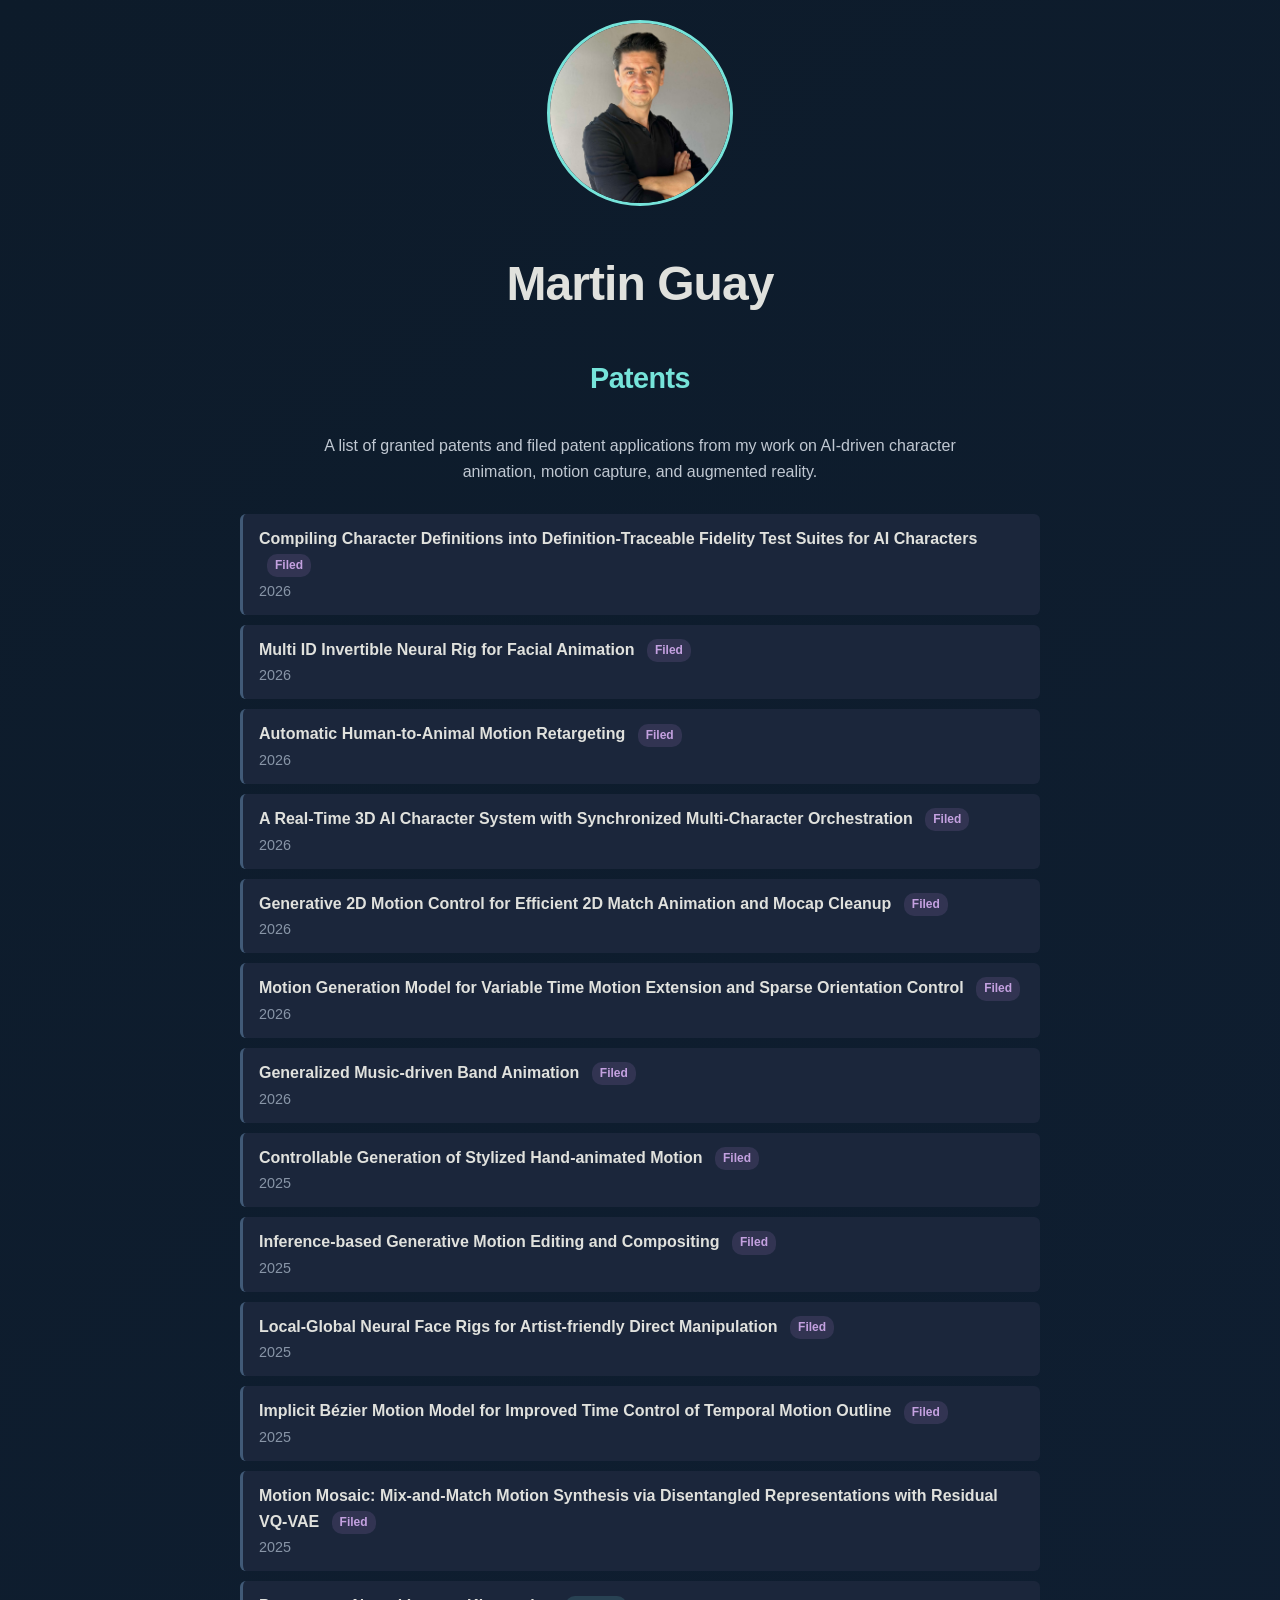
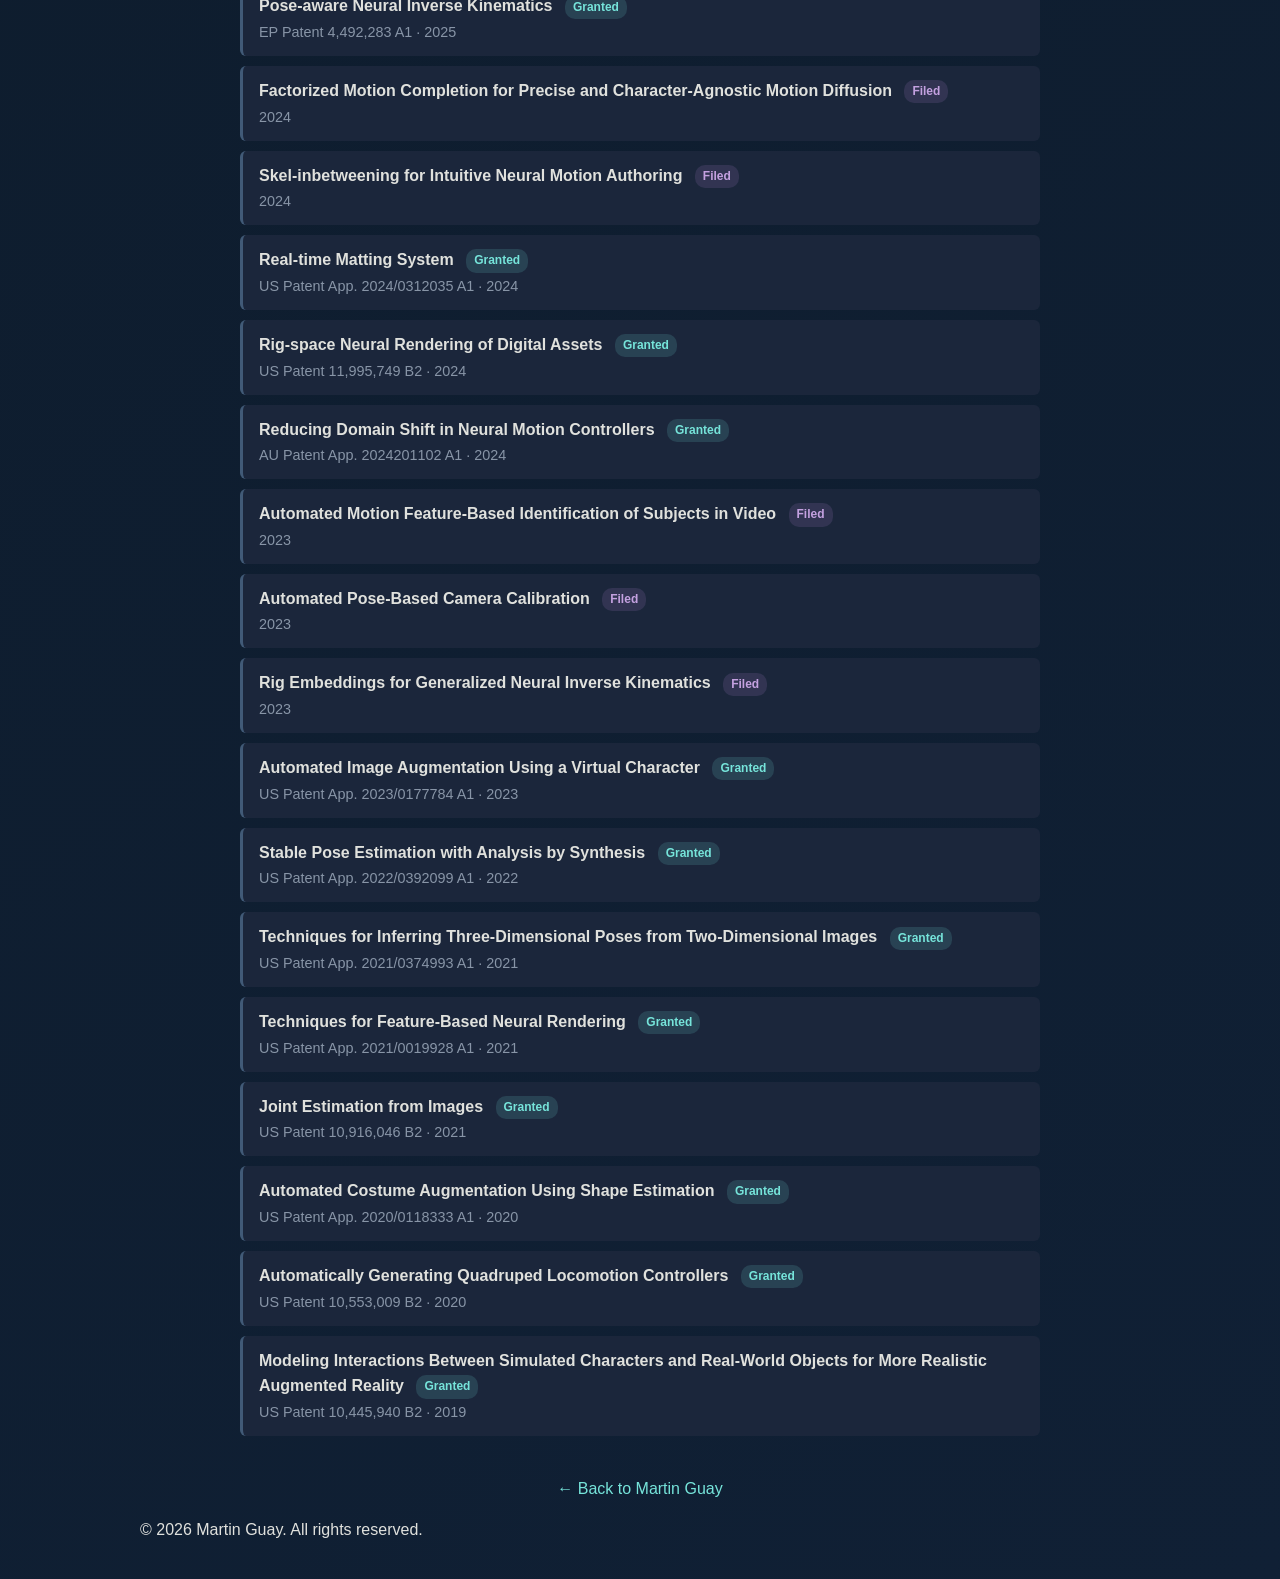
==== patents.html @ 838b4c98 "adding patents adding patents" ====
<!DOCTYPE html>
<html lang="en">
<head>
    <meta charset="UTF-8">
    <meta name="viewport" content="width=device-width, initial-scale=1.0">
    <meta name="description" content="Martin Guay - Patents">
    <meta name="author" content="Martin Guay">
    <title>Martin Guay - Patents</title>
    <link rel="stylesheet" href="style.css">
    <style>
        .patents-intro { text-align: center; max-width: 700px; margin: 0 auto 30px; color: #C0C8D2; }
        .patent-list { list-style: none; padding: 0; margin: 0 auto; max-width: 800px; }
        .patent-entry {
            padding: 12px 16px;
            margin-bottom: 10px;
            background-color: #1B263B;
            border-radius: 6px;
            border-left: 3px solid #415A77;
            transition: box-shadow 0.3s ease, border-left-color 0.3s ease;
        }
        .patent-entry:hover { box-shadow: 0 4px 12px rgba(0,0,0,0.2); border-left-color: #76E4DA; }
        .patent-entry .patent-title { color: #E0E1DD; font-weight: 600; }
        .patent-entry .patent-meta { color: #8895A7; font-size: 0.9em; margin-top: 2px; }
        .patent-status {
            display: inline-block;
            font-size: 0.75em;
            font-weight: 600;
            padding: 2px 8px;
            border-radius: 10px;
            margin-left: 8px;
            vertical-align: middle;
        }
        .patent-status.granted { background-color: rgba(118, 228, 218, 0.15); color: #76E4DA; }
        .patent-status.filed { background-color: rgba(139, 109, 175, 0.2); color: #C4A1E0; }
        .back-link { display: block; text-align: center; margin-top: 40px; }
    </style>
</head>
<body>
    <div class="container">
        <header class="profile-header">
            <img src="Self Portraits/MG2025.jpeg" alt="Martin Guay" class="profile-pic">
            <h1>Martin Guay</h1>
        </header>

        <h2 style="text-align:center; border-bottom:none;">Patents</h2>
        <p class="patents-intro">A list of granted patents and filed patent applications from my work on AI-driven character animation, motion capture, and augmented reality.</p>

        <main>
            <ul class="patent-list" id="patent-list"></ul>
        </main>

        <a href="index.html" class="back-link">&larr; Back to Martin Guay</a>

        <footer>
            <p>© <span id="current-year"></span> Martin Guay. All rights reserved.</p>
        </footer>
    </div>

    <script>
        const patents = [
            { title: "Compiling Character Definitions into Definition-Traceable Fidelity Test Suites for AI Characters", year: 2026, status: "Filed" },
            { title: "Multi ID Invertible Neural Rig for Facial Animation", year: 2026, status: "Filed" },
            { title: "Automatic Human-to-Animal Motion Retargeting", year: 2026, status: "Filed" },
            { title: "A Real-Time 3D AI Character System with Synchronized Multi-Character Orchestration", year: 2026, status: "Filed" },
            { title: "Generative 2D Motion Control for Efficient 2D Match Animation and Mocap Cleanup", year: 2026, status: "Filed" },
            { title: "Motion Generation Model for Variable Time Motion Extension and Sparse Orientation Control", year: 2026, status: "Filed" },
            { title: "Generalized Music-driven Band Animation", year: 2026, status: "Filed" },
            { title: "Controllable Generation of Stylized Hand-animated Motion", year: 2025, status: "Filed" },
            { title: "Inference-based Generative Motion Editing and Compositing", year: 2025, status: "Filed" },
            { title: "Local-Global Neural Face Rigs for Artist-friendly Direct Manipulation", year: 2025, status: "Filed" },
            { title: "Implicit Bézier Motion Model for Improved Time Control of Temporal Motion Outline", year: 2025, status: "Filed" },
            { title: "Motion Mosaic: Mix-and-Match Motion Synthesis via Disentangled Representations with Residual VQ-VAE", year: 2025, status: "Filed" },
            { title: "Factorized Motion Completion for Precise and Character-Agnostic Motion Diffusion", year: 2024, status: "Filed" },
            { title: "Skel-inbetweening for Intuitive Neural Motion Authoring", year: 2024, status: "Filed" },
            { title: "Automated Motion Feature-Based Identification of Subjects in Video", year: 2023, status: "Filed" },
            { title: "Automated Pose-Based Camera Calibration", year: 2023, status: "Filed" },
            { title: "Rig Embeddings for Generalized Neural Inverse Kinematics", year: 2023, status: "Filed" },
            { title: "Pose-aware Neural Inverse Kinematics", meta: "EP Patent 4,492,283 A1", year: 2025, status: "Granted" },
            { title: "Real-time Matting System", meta: "US Patent App. 2024/0312035 A1", year: 2024, status: "Granted" },
            { title: "Rig-space Neural Rendering of Digital Assets", meta: "US Patent 11,995,749 B2", year: 2024, status: "Granted" },
            { title: "Reducing Domain Shift in Neural Motion Controllers", meta: "AU Patent App. 2024201102 A1", year: 2024, status: "Granted" },
            { title: "Automated Image Augmentation Using a Virtual Character", meta: "US Patent App. 2023/0177784 A1", year: 2023, status: "Granted" },
            { title: "Stable Pose Estimation with Analysis by Synthesis", meta: "US Patent App. 2022/0392099 A1", year: 2022, status: "Granted" },
            { title: "Techniques for Inferring Three-Dimensional Poses from Two-Dimensional Images", meta: "US Patent App. 2021/0374993 A1", year: 2021, status: "Granted" },
            { title: "Techniques for Feature-Based Neural Rendering", meta: "US Patent App. 2021/0019928 A1", year: 2021, status: "Granted" },
            { title: "Joint Estimation from Images", meta: "US Patent 10,916,046 B2", year: 2021, status: "Granted" },
            { title: "Automated Costume Augmentation Using Shape Estimation", meta: "US Patent App. 2020/0118333 A1", year: 2020, status: "Granted" },
            { title: "Automatically Generating Quadruped Locomotion Controllers", meta: "US Patent 10,553,009 B2", year: 2020, status: "Granted" },
            { title: "Modeling Interactions Between Simulated Characters and Real-World Objects for More Realistic Augmented Reality", meta: "US Patent 10,445,940 B2", year: 2019, status: "Granted" }
        ];

        const listEl = document.getElementById('patent-list');
        patents
            .sort((a, b) => b.year - a.year)
            .forEach(p => {
                const li = document.createElement('li');
                li.className = 'patent-entry';
                const statusClass = p.status.toLowerCase();
                li.innerHTML = `
                    <span class="patent-title">${p.title}</span>
                    <span class="patent-status ${statusClass}">${p.status}</span>
                    <div class="patent-meta">${p.meta ? p.meta + ' &middot; ' : ''}${p.year}</div>
                `;
                listEl.appendChild(li);
            });

        document.getElementById('current-year').textContent = new Date().getFullYear();
    </script>
</body>
</html>
---- style.css ----
/* General Reset and Base Styles */
body {
  font-family: -apple-system, BlinkMacSystemFont, "Segoe UI", Roboto, Helvetica, Arial, sans-serif;
  margin: 0;
  padding: 0;
  background-color: #0D1B2A; /* Dark Navy Blue */
  background-image: linear-gradient(145deg, #0D1B2A 0%, #102035 100%);
  color: #E0E1DD; /* Soft White */
  line-height: 1.6;
}

.container {
  max-width: 1000px;
  margin: 0 auto;
  padding: 20px;
}

a {
  color: #76E4DA; /* Vibrant Teal */
  text-decoration: none;
}

a:hover, a.bio-link:hover {
  text-decoration: underline;
  color: #A1FFEE; /* Lighter Teal for hover */
}
a.bio-link { /* Specific styling for links in bio if needed */
  font-weight: 500; /* Make them slightly bolder */
}


h1, h2, h3, h4 {
  color: #E0E1DD;
  letter-spacing: -0.02em;
}
h1 { font-size: 3em; text-align: center; font-weight: 700; }
h2 {
  font-size: 1.8em;
  border-bottom: 1px solid #415A77;
  padding-bottom: 0.3em;
  color: #76E4DA;
  font-weight: 600;
}
h3.year-header {
  font-size: 1.5em;
  color: #76E4DA;
  margin-top: 1.8em;
  margin-bottom: 0.8em;
  font-weight: 600;
}
h4 { font-size: 1.05em; margin-top: 0; margin-bottom: 0.3em; font-weight: 600; }


/* Profile Header */
.profile-header {
  text-align: center;

}

.profile-pic {
  width: 180px;
  height: 180px;
  border-radius: 50%;
  border: 3px solid #76E4DA;

  object-fit: cover;
}

.bio {
  text-align: left;
  max-width: 800px;
  margin: 0 auto;
  font-size: 1.0em;
  color: #C0C8D2;
  line-height: 1.7;
}
.bio p { margin-bottom: 1em; }

/* Teasers Section */
.teasers {
  display: flex;
  justify-content: center;
  gap: 20px;
  margin-bottom: 40px;
}
.teasers img {
  height: 180px;
  border-radius: 8px;
  border: 1px solid #253146;
  transition: transform 0.3s ease, border-color 0.3s ease;
}
.teasers img:hover {
  transform: scale(1.05);
  border-color: #76E4DA;
}

/* Navigation Tabs */
.main-nav {
  display: flex;
  justify-content: center;
  margin-bottom: 30px;
  border-bottom: 1px solid #415A77;
  padding-bottom: 15px;
}
.main-nav button {
  background-color: transparent;
  color: #E0E1DD;
  border: 1px solid #415A77;
  padding: 10px 20px;
  margin: 0 5px;
  cursor: pointer;
  font-size: 1em;
  border-radius: 4px;
  transition: background-color 0.3s, color 0.3s, border-color 0.3s;
}
.main-nav button:hover {
  background-color: #1B263B;
  color: #76E4DA;
  border-color: #76E4DA;
}
.main-nav button.active {
  background-color: #76E4DA;
  color: #0D1B2A;
  border-color: #76E4DA;
}

/* Publications List - Streamlined */
#publications-section { margin-bottom: 40px; }
.year-publications { margin-bottom: 10px; }

.publication-entry {
  display: flex;
  gap: 15px;
  margin-bottom: 15px;
  padding: 12px;
  background-color: #1B263B;
  border-radius: 6px;
  border-left: 3px solid #415A77;
  transition: box-shadow 0.3s ease, border-left-color 0.3s ease;
  align-items: flex-start;
}
.publication-entry:hover {
  box-shadow: 0 4px 12px rgba(0,0,0,0.2);
  border-left-color: #76E4DA;
}
.publication-entry.game-entry-as-pub {
  border-left-color: #8B6DAF;
}
.publication-entry.game-entry-as-pub:hover {
  border-left-color: #C4A1E0;
}


.pub-image img,
.pub-image .pub-video {
  width: 160px;
  height: 120px;
  object-fit: contain;
  background-color: #0D1B2A;
  display: block;
  flex-shrink: 0;
  object-position: center;
  border-radius: 4px;
  border: 1px solid #253146;
}

.pub-details {
  flex: 1;
  display: flex;
  flex-direction: column;
  justify-content: center;
  min-height: 120px;
}

.pub-title-line {
  display: flex;
  justify-content: space-between;
  align-items: center;
  margin-bottom: 4px;
}
.pub-title-anchor {
  flex-grow: 1;
  color: #E0E1DD;
  font-weight: 600;
  font-size: 1.05em;
  line-height: 1.3;
}
.pub-title-anchor:hover { color: #76E4DA; }

.title-icons {
  white-space: nowrap;
  margin-left: 10px;
}
.icon-link img {
  height: 18px;
  width: 18px;
  margin-left: 6px;
  vertical-align: middle;
  opacity: 0.7;
  transition: opacity 0.3s ease;
}
.icon-link:hover img { opacity: 1; }

.pub-details .authors,
.pub-details .venue {
  font-size: 0.8em;
  color: #A9B4C2;
  margin-bottom: 2px;
  line-height: 1.4;
}
.pub-details .award { color: #C4A1E0; font-weight: bold; }

/* Thematic View - Buttons with Images */
#theme-buttons-container {
  display: flex;
  flex-wrap: wrap;
  justify-content: center;
  gap: 15px;
  margin-bottom: 30px;
}
.theme-button {
  background-color: #1B263B;
  color: #E0E1DD;
  border: 1px solid #253146;
  padding: 10px;
  cursor: pointer;
  border-radius: 8px;
  font-size: 0.9em;
  transition: background-color 0.3s, transform 0.3s, border-color 0.3s;
  display: flex;
  flex-direction: column;
  align-items: center;
  text-align: center;
  width: calc(25% - 12px);
  min-height: 220px;
  justify-content: flex-start;
  box-sizing: border-box;
}
.theme-button:hover {
  background-color: #253146;
  transform: translateY(-3px);
  border-color: #76E4DA;
}
.theme-button.active {
  background-color: #415A77;
  color: #76E4DA;
  border: 1px solid #76E4DA;
  transform: translateY(-1px);
}
.theme-button-img {
  width: 100%;
  height: 100px; /* Adjusted height for smaller button */
  object-fit: contain; /* Ensure image is not cropped */
  background-color: #0D1B2A; /* Background for letterboxing if image is smaller */
  border-radius: 4px;
  margin-bottom: 8px; /* Space between image and label */
}
.theme-button-label {
  font-size: 0.85em;
  font-weight: 500;
  line-height: 1.3;
  margin-top: auto;
  word-break: break-word;
}
.theme-button-description {
  font-size: 0.75em;
  color: #A9B4C2;
  line-height: 1.4;
  margin-top: 6px;
  font-weight: 400;
}
#themed-publications-list .publication-entry { /* Uses same styling */ }
.no-results-message {
  text-align: center;
  font-style: italic;
  color: #A9B4C2;
  padding: 20px;
}

/* Responsive Adjustments */
@media (max-width: 900px) {
  .theme-button { width: calc(33.33% - 10px); min-height: 200px; }
  .theme-button-img { height: 100px; }
  .theme-button-label { font-size: 0.9em; }
}


@media (max-width: 480px) { /* Mobile */
  .container { padding: 10px; }
  .main-nav button { padding: 8px 10px; font-size: 0.85em; }
  .profile-pic { width: 120px; height: 120px; }
  .bio { font-size: 0.95em; }

  .publication-entry {
      flex-direction: column;
      align-items: center;
  }
  .pub-image img,
  .pub-image .pub-video { margin-bottom: 10px; width: 100%; max-width: 200px; height: auto; }
  .pub-details { width: 100%; text-align: center; min-height: auto; }
  .pub-title-line { flex-direction: column; align-items: center; }
  .title-icons { margin-left: 0; margin-top: 5px; }
  .authors, .venue { text-align: center; }

  .theme-button { width: calc(50% - 8px); min-height: 140px; }
  .theme-button-img { height: 80px; }
  .theme-button-label { font-size: 0.8em; }
}
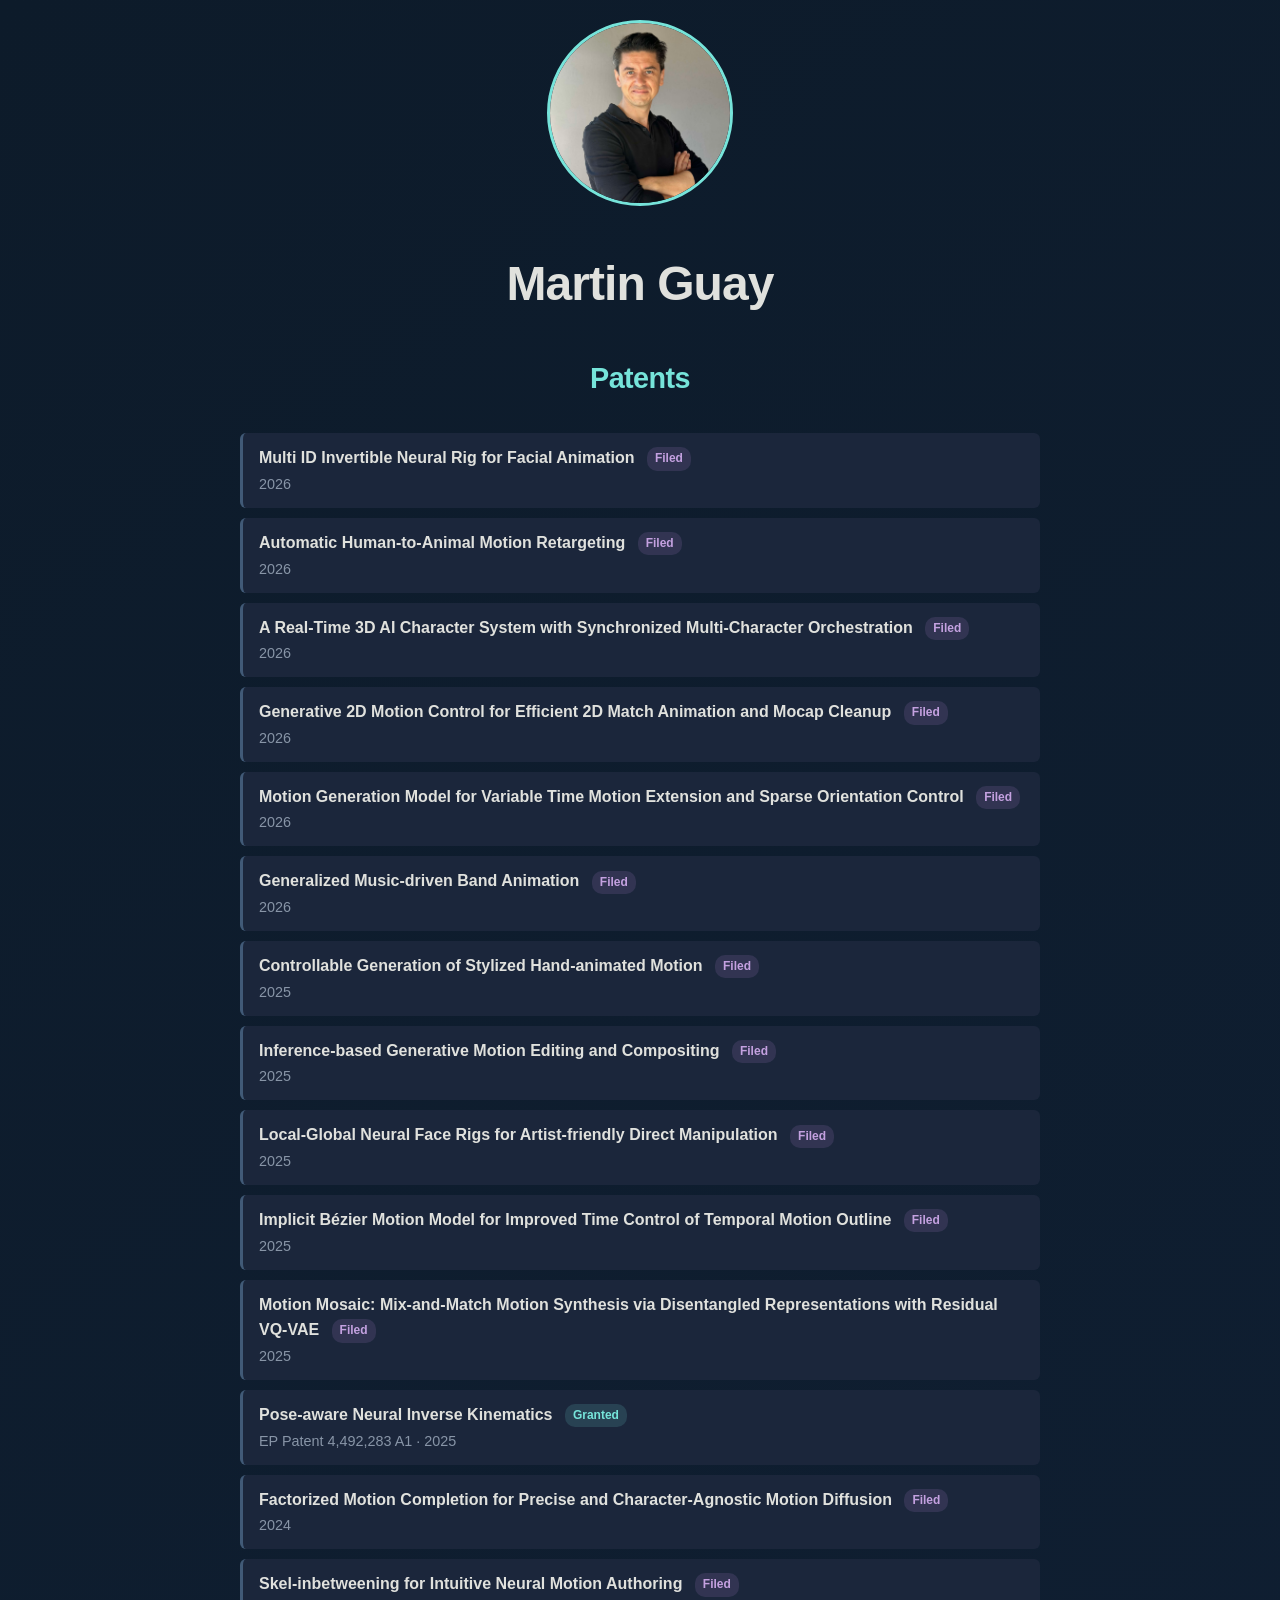
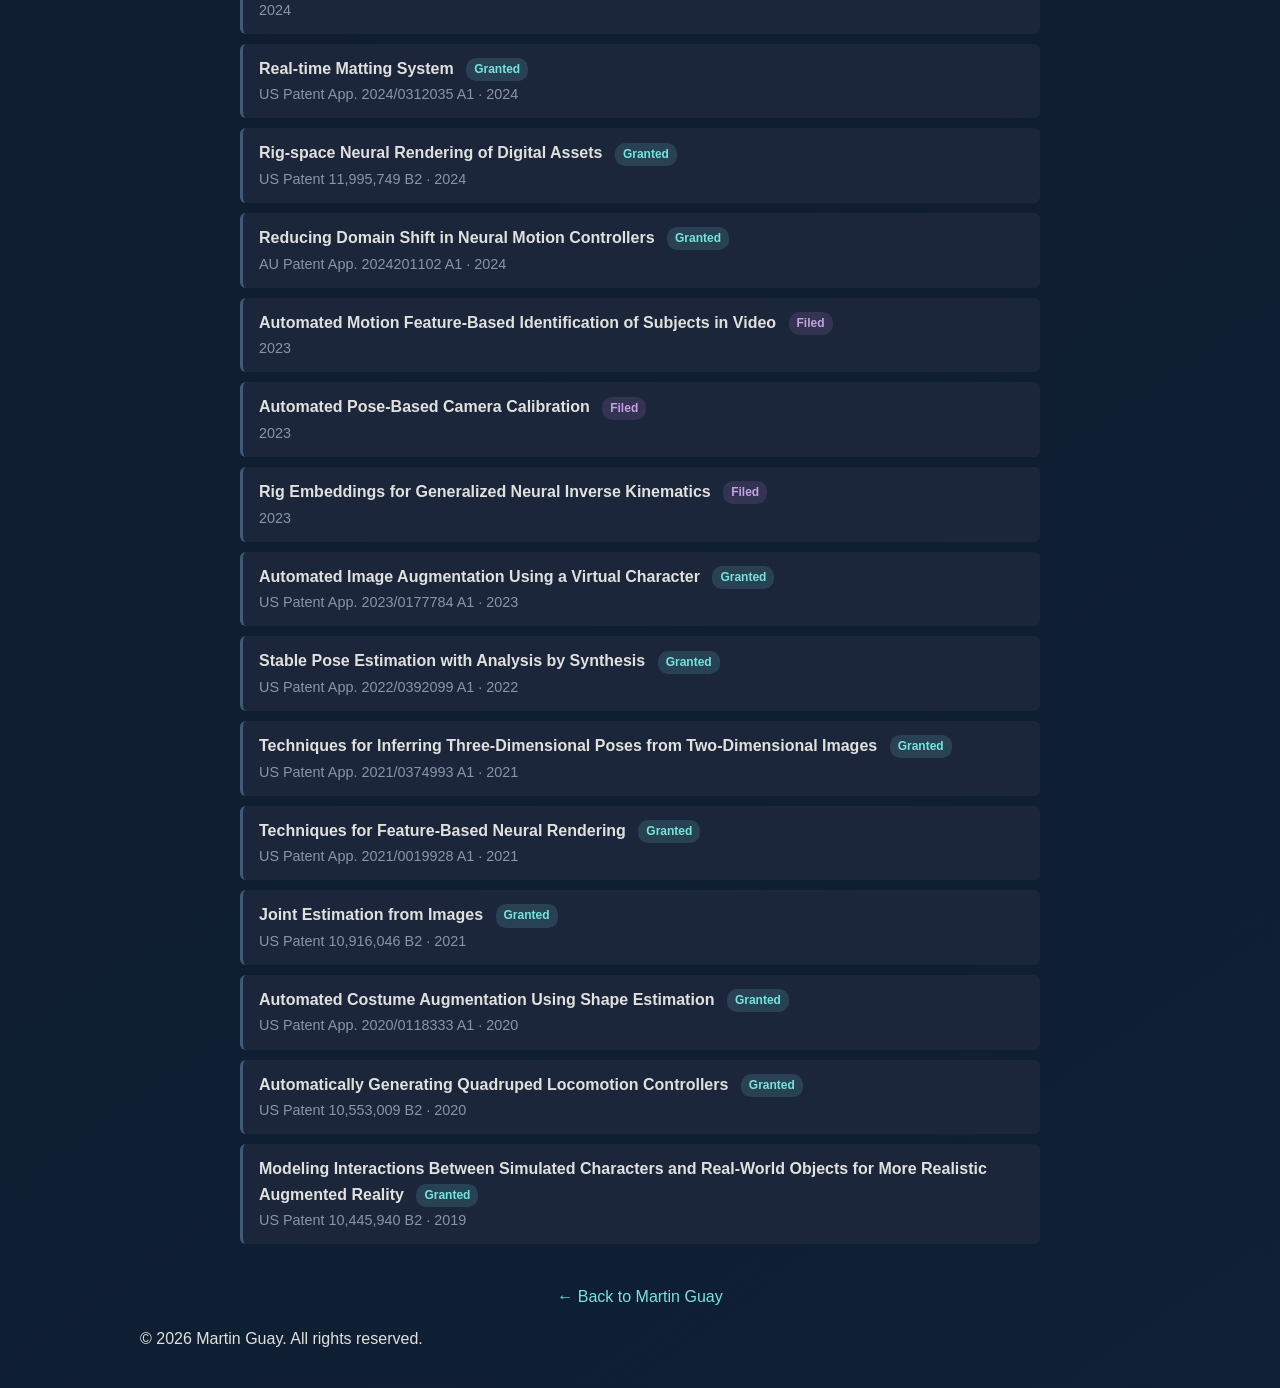
==== commit 064f6481: "too much too much" ====
--- a/patents.html
+++ b/patents.html
@@ -43,7 +43,6 @@
         </header>
 
         <h2 style="text-align:center; border-bottom:none;">Patents</h2>
-        <p class="patents-intro">A list of granted patents and filed patent applications from my work on AI-driven character animation, motion capture, and augmented reality.</p>
 
         <main>
             <ul class="patent-list" id="patent-list"></ul>
@@ -58,7 +57,7 @@
 
     <script>
         const patents = [
-            { title: "Compiling Character Definitions into Definition-Traceable Fidelity Test Suites for AI Characters", year: 2026, status: "Filed" },
+            // { title: "Compiling Character Definitions into Definition-Traceable Fidelity Test Suites for AI Characters", year: 2026, status: "Filed" }, // not yet filed
             { title: "Multi ID Invertible Neural Rig for Facial Animation", year: 2026, status: "Filed" },
             { title: "Automatic Human-to-Animal Motion Retargeting", year: 2026, status: "Filed" },
             { title: "A Real-Time 3D AI Character System with Synchronized Multi-Character Orchestration", year: 2026, status: "Filed" },
